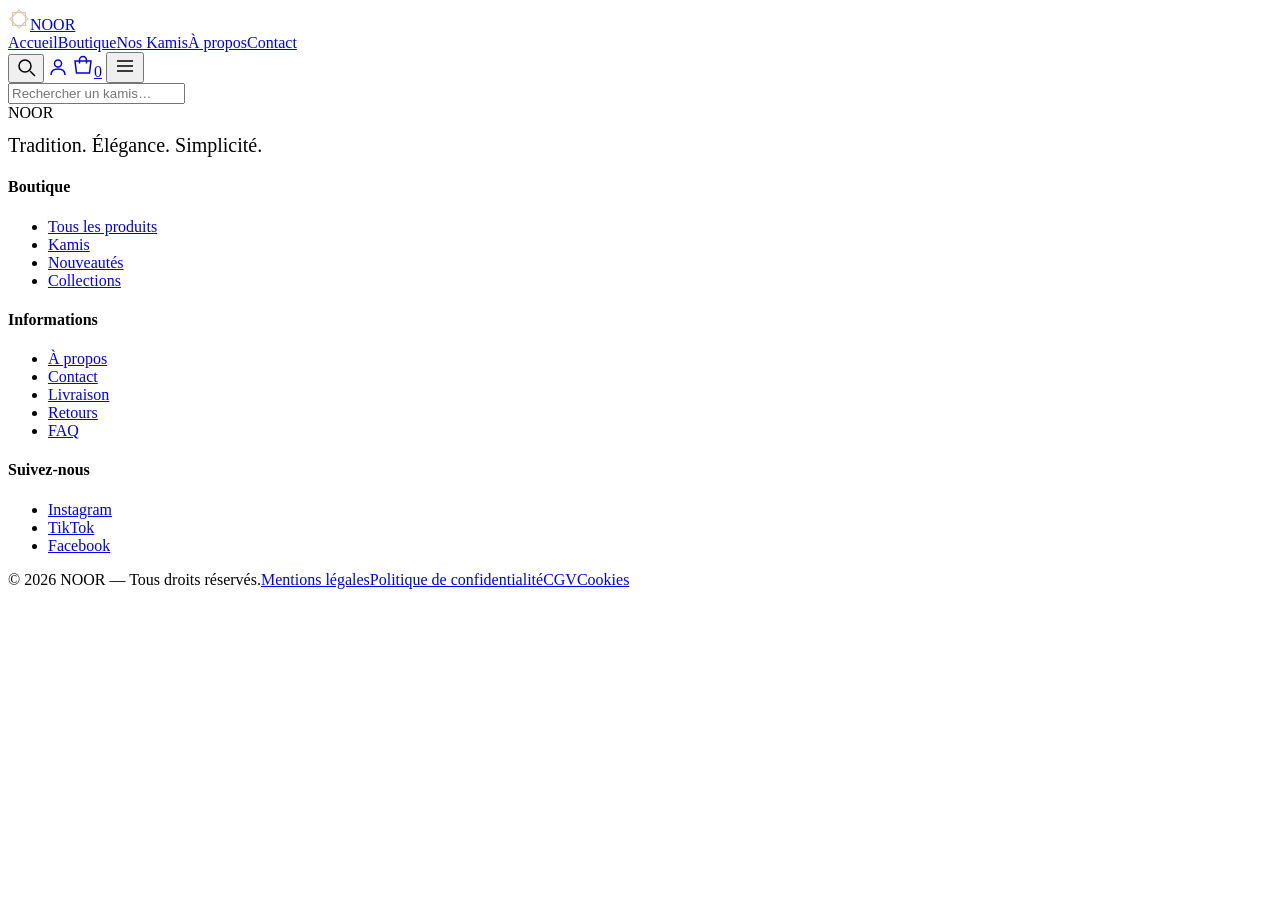
==== index.html @ 6ad36288 "Add files via upload" ====
<!DOCTYPE html>
<html lang="fr"><head><meta charset="utf-8">
<meta name="viewport" content="width=device-width, initial-scale=1, viewport-fit=cover">
<title>NOOR — Kamis et vêtements traditionnels musulmans</title>
<meta name="description" content="Découvrez NOOR, votre boutique de kamis et vêtements traditionnels musulmans. Des modèles élégants, sobres et confortables inspirés de la tradition.">
<link rel="icon" href="data:image/svg+xml,%3Csvg xmlns='http://www.w3.org/2000/svg' viewBox='0 0 32 32'%3E%3Crect width='32' height='32' fill='%23111'/%3E%3Cpath d='M16 5l11 11-11 11L5 16z' fill='none' stroke='%23D8C7AA' stroke-width='2'/%3E%3C/svg%3E">
<link rel="preconnect" href="https://fonts.googleapis.com"><link rel="preconnect" href="https://fonts.gstatic.com" crossorigin>
<link href="https://fonts.googleapis.com/css2?family=Cormorant+Garamond:wght@400;500;600&family=Jost:wght@300;400;500&display=swap" rel="stylesheet">
<link rel="stylesheet" href="css/style.css"></head>
<body>
<header><div class="wrap"><div class="hd">
<a href="#/" class="logo" aria-label="NOOR — accueil"><svg width="22" height="22" viewBox="0 0 24 24" fill="none" stroke="#D8C7AA" stroke-width="1.2"><rect x="5" y="5" width="14" height="14"/><rect x="5" y="5" width="14" height="14" transform="rotate(45 12 12)"/></svg>NOOR</a>
<nav class="m" id="nav" aria-label="Navigation principale"><a href="#/">Accueil</a><a href="#/boutique">Boutique</a><a href="#/boutique?cat=kamis">Nos Kamis</a><a href="#/a-propos">À propos</a><a href="#/contact">Contact</a></nav>
<div class="ic">
<button class="ib" id="sbtn" aria-label="Rechercher"><svg width="20" height="20" fill="none" stroke="currentColor" stroke-width="1.5"><circle cx="9" cy="9" r="6"/><path d="M14 14l5 5"/></svg></button>
<a class="ib" id="acc" href="#/contact" aria-label="Compte"><svg width="20" height="20" fill="none" stroke="currentColor" stroke-width="1.5"><circle cx="10" cy="6.5" r="3.5"/><path d="M3 18c0-4 3-6 7-6s7 2 7 6"/></svg></a>
<a class="ib" href="#/panier" aria-label="Panier"><svg width="22" height="22" fill="none" stroke="currentColor" stroke-width="1.5"><path d="M3 6h16l-1.5 12h-13z"/><path d="M7.5 8.5V5a3.5 3.5 0 017 0v3.5"/></svg><span class="cnt" id="cnt">0</span></a>
<button class="ib" id="burger" aria-label="Menu" aria-expanded="false"><svg width="22" height="22" fill="none" stroke="currentColor" stroke-width="1.5"><path d="M3 6h16M3 11h16M3 16h16"/></svg></button>
</div></div>
<div id="sbar"><input id="q" type="search" placeholder="Rechercher un kamis…" aria-label="Rechercher"></div></div></header>
<main id="app"></main>
<footer><div class="wrap"><div class="fg">
<div><div class="logo" style="margin-bottom:12px">NOOR</div><p class="serif" style="font-size:20px;color:var(--sand2);margin:0">Tradition. Élégance. Simplicité.</p></div>
<div><h4>Boutique</h4><ul><li><a href="#/boutique">Tous les produits</a></li><li><a href="#/boutique?cat=kamis">Kamis</a></li><li><a href="#/boutique?cat=nouveau">Nouveautés</a></li><li><a href="#/boutique?cat=premium">Collections</a></li></ul></div>
<div><h4>Informations</h4><ul><li><a href="#/a-propos">À propos</a></li><li><a href="#/contact">Contact</a></li><li><a href="#/produit/noir-classique">Livraison</a></li><li><a href="#/produit/noir-classique">Retours</a></li><li><a href="#/contact">FAQ</a></li></ul></div>
<div><h4>Suivez-nous</h4><ul><li><a href="#/contact">Instagram</a></li><li><a href="#/contact">TikTok</a></li><li><a href="#/contact">Facebook</a></li></ul></div></div>
<div class="fb"><span>© 2026 NOOR — Tous droits réservés.</span><span><a href="#/contact">Mentions légales</a><a href="#/contact">Politique de confidentialité</a><a href="#/contact">CGV</a><a href="#/contact">Cookies</a></span></div></div></footer>
<div class="toast" id="toast" role="status"></div>
<script src="js/products.js"></script>
<script src="js/app.js"></script></body></html>
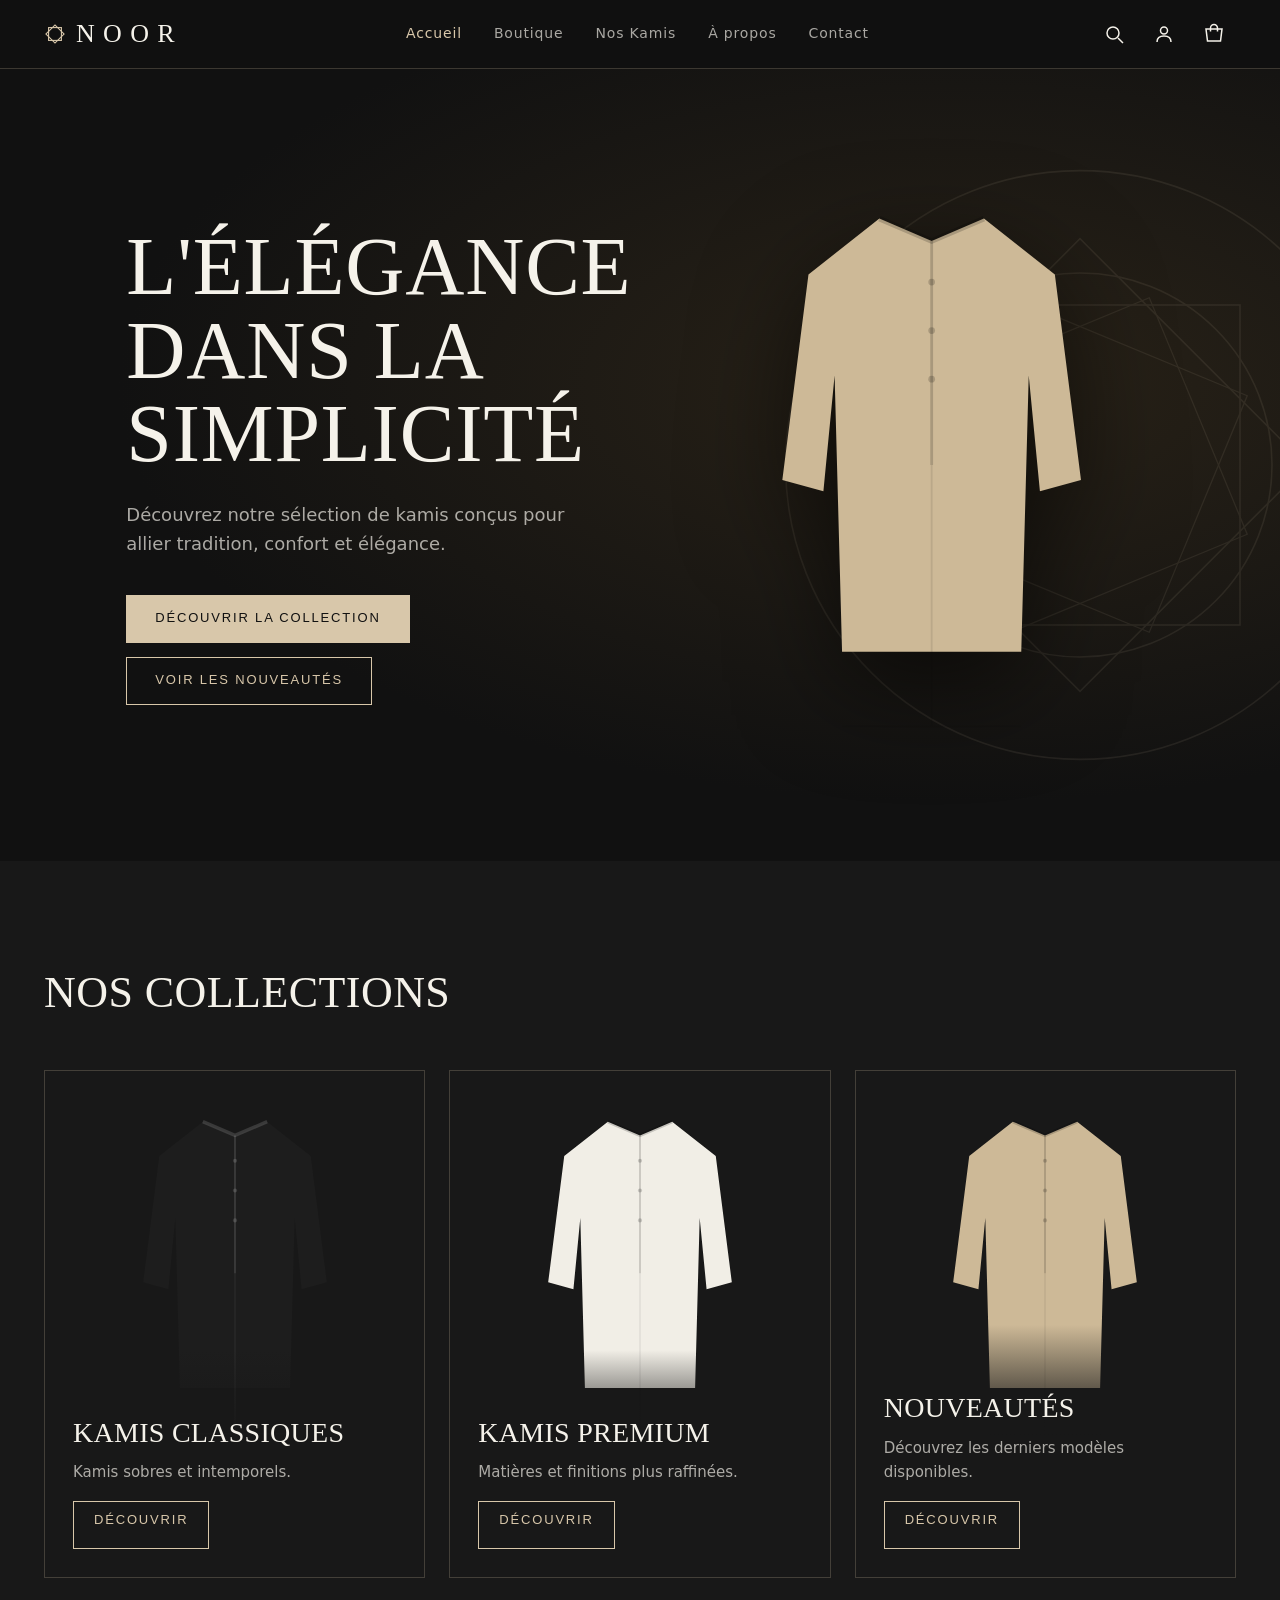
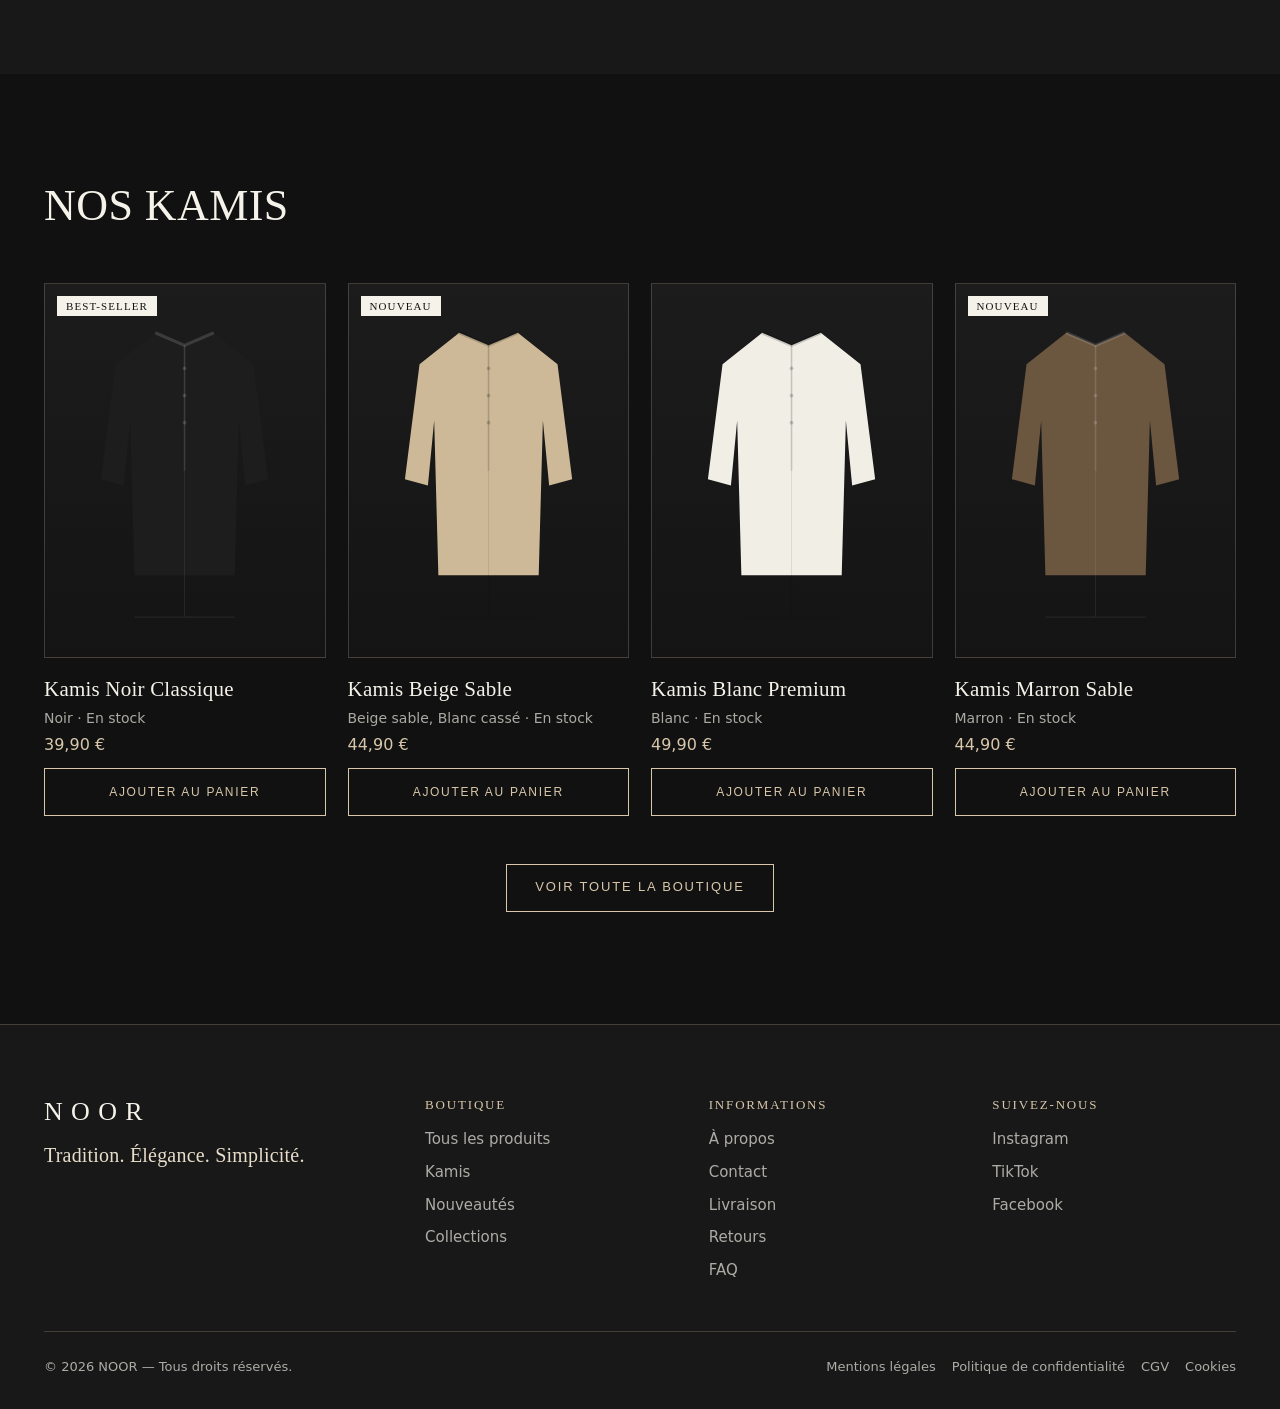
==== commit b298facf: "Add files via upload" ====
--- a/index.html
+++ b/index.html
@@ -6,7 +6,100 @@
 <link rel="icon" href="data:image/svg+xml,%3Csvg xmlns='http://www.w3.org/2000/svg' viewBox='0 0 32 32'%3E%3Crect width='32' height='32' fill='%23111'/%3E%3Cpath d='M16 5l11 11-11 11L5 16z' fill='none' stroke='%23D8C7AA' stroke-width='2'/%3E%3C/svg%3E">
 <link rel="preconnect" href="https://fonts.googleapis.com"><link rel="preconnect" href="https://fonts.gstatic.com" crossorigin>
 <link href="https://fonts.googleapis.com/css2?family=Cormorant+Garamond:wght@400;500;600&family=Jost:wght@300;400;500&display=swap" rel="stylesheet">
-<link rel="stylesheet" href="css/style.css"></head>
+<style>
+:root{--bg:#111;--bg2:#181818;--ivory:#F5F2EA;--sand:#D8C7AA;--sand2:#E8DDCA;--line:rgba(216,199,170,.22);--muted:rgba(245,242,234,.68);box-sizing:border-box;padding-top:env(safe-area-inset-top,0px);padding-bottom:env(safe-area-inset-bottom,0px)}
+*,*::before,*::after{box-sizing:inherit}
+html{scroll-padding-top:env(safe-area-inset-top,0px);scroll-behavior:smooth}
+body{margin:0;background:var(--bg);color:var(--ivory);font:300 16px/1.65 Jost,system-ui,sans-serif}
+h1,h2,h3,.serif{font-family:"Cormorant Garamond",Georgia,serif;font-weight:500;letter-spacing:.01em;margin:0}
+a{color:inherit;text-decoration:none}img,svg{max-width:100%}
+:focus-visible{outline:2px solid var(--sand);outline-offset:3px}
+.wrap{max-width:1240px;margin:0 auto;padding:0 24px}
+.sec{padding:96px 0}.alt{background:var(--bg2)}
+h2.t{font-size:clamp(30px,4vw,44px);margin-bottom:40px}
+.btn{display:inline-block;border:1px solid var(--sand);background:var(--sand);color:#111;padding:14px 28px;font:500 13px Jost,sans-serif;letter-spacing:.14em;text-transform:uppercase;cursor:pointer;transition:background .25s,color .25s;min-height:48px}
+.btn:hover{background:transparent;color:var(--sand)}
+.btn.o{background:transparent;color:var(--sand)}.btn.o:hover{background:var(--sand);color:#111}
+.btn[disabled]{opacity:.4;cursor:not-allowed}
+header{position:sticky;top:0;z-index:20;background:rgba(17,17,17,.88);backdrop-filter:blur(10px);border-bottom:1px solid var(--line)}
+.hd{display:flex;align-items:center;justify-content:space-between;height:68px;gap:16px}
+.logo{display:flex;align-items:center;gap:10px;font:500 26px "Cormorant Garamond",serif;letter-spacing:.32em;color:var(--ivory)}
+nav.m{display:flex;gap:32px;font-size:14px;letter-spacing:.06em}
+nav.m a{color:var(--muted);transition:color .25s}nav.m a:hover,nav.m a.on{color:var(--sand)}
+.ic{display:flex;gap:6px;align-items:center}
+.ib{background:none;border:0;color:var(--ivory);width:44px;height:44px;cursor:pointer;position:relative;display:grid;place-items:center}
+.ib:hover{color:var(--sand)}
+.cnt{position:absolute;top:4px;right:2px;background:var(--sand);color:#111;font:500 11px Jost;min-width:18px;height:18px;border-radius:9px;display:grid;place-items:center}
+#burger{display:none}
+#sbar{display:none;border-top:1px solid var(--line);padding:12px 0}#sbar.open{display:block}
+input,select,textarea{background:var(--bg2);border:1px solid var(--line);color:var(--ivory);padding:13px 14px;font:300 16px Jost,sans-serif;width:100%;min-height:48px}
+.alt input,.alt select,.alt textarea{background:var(--bg)}
+label{display:block;font-size:13px;color:var(--muted);margin-bottom:6px}
+.hero{position:relative;min-height:88vh;display:grid;align-items:center;overflow:hidden;background:radial-gradient(ellipse at 75% 40%,#2a2318 0,#111 62%)}
+.hero .wrap{display:grid;grid-template-columns:1.1fr .9fr;gap:40px;align-items:center;position:relative;z-index:1}
+.hero h1{font-size:clamp(40px,6.4vw,84px);line-height:1.02;margin-bottom:24px}
+.hero p{max-width:480px;color:var(--muted);font-size:18px;margin:0 0 36px}
+.hero .fig{display:flex;justify-content:center}.hero .fig svg{height:min(66vh,560px);width:auto;filter:drop-shadow(0 30px 50px rgba(0,0,0,.6))}
+.pat{position:absolute;right:-120px;top:50%;width:640px;opacity:.09;transform:translateY(-50%)}
+.row{display:flex;gap:14px;flex-wrap:wrap}
+.cols{display:grid;grid-template-columns:repeat(3,1fr);gap:24px}
+.col{position:relative;aspect-ratio:3/4;display:flex;align-items:flex-end;padding:28px;background:var(--bg2);border:1px solid var(--line);overflow:hidden;transition:border-color .3s}
+.col:hover{border-color:var(--sand)}
+.col svg.k{position:absolute;left:50%;top:6%;height:68%;transform:translateX(-50%);transition:transform .5s}
+.col:hover svg.k{transform:translateX(-50%) scale(1.04)}
+.col div{position:relative;z-index:1}.col h3{font-size:28px}.col p{margin:4px 0 16px;color:var(--muted);font-size:15px}
+.grid{display:grid;grid-template-columns:repeat(4,1fr);gap:32px 22px}
+.card{display:block}
+.ph{position:relative;aspect-ratio:3/4;background:linear-gradient(#1c1c1c,#141414);border:1px solid var(--line);display:grid;place-items:center;overflow:hidden;transition:transform .35s,border-color .3s}
+.card:hover .ph{transform:translateY(-4px);border-color:var(--sand)}
+.ph svg{height:84%;width:auto}
+.bd{position:absolute;top:12px;left:12px;background:var(--ivory);color:#111;font:500 11px Jost;letter-spacing:.1em;padding:4px 9px}
+.bd.x{background:#444;color:var(--ivory)}
+.card h3{font-size:21px;margin-top:14px}.card .meta{color:var(--muted);font-size:14px}
+.pr{color:var(--sand);font-weight:400;margin:2px 0 10px}
+.card .btn{width:100%;padding:11px;font-size:12px}
+.top{padding:56px 0 8px}.top h1{font-size:clamp(36px,5vw,56px)}
+.shop{display:grid;grid-template-columns:230px 1fr;gap:48px;padding-bottom:96px}
+.fil{display:grid;gap:18px;align-content:start}
+.tools{display:flex;justify-content:space-between;align-items:center;margin-bottom:24px;gap:12px;color:var(--muted)}.tools select{width:auto}
+.pd{display:grid;grid-template-columns:1.1fr .9fr;gap:56px;padding:48px 0 72px}
+.gal{display:grid;grid-template-columns:72px 1fr;gap:12px}
+.th{display:grid;gap:10px;align-content:start}
+.th button{background:var(--bg2);border:1px solid var(--line);padding:4px;cursor:pointer;aspect-ratio:3/4}.th button.on{border-color:var(--sand)}
+.th svg{width:100%;height:100%}
+.main{background:linear-gradient(#1c1c1c,#141414);border:1px solid var(--line);aspect-ratio:4/5;display:grid;place-items:center}.main svg{height:90%}
+.pd h1{font-size:clamp(32px,4vw,46px)}
+.chips{display:flex;gap:8px;flex-wrap:wrap}
+.chip{min-width:48px;min-height:48px;padding:0 14px;border:1px solid var(--line);background:none;color:var(--ivory);cursor:pointer;font:400 14px Jost}
+.chip.on{border-color:var(--sand);background:var(--sand);color:#111}
+.chip[disabled]{opacity:.35;text-decoration:line-through;cursor:not-allowed}
+.sw{width:34px;height:34px;border-radius:50%;border:2px solid transparent;outline:1px solid var(--line);outline-offset:2px;cursor:pointer;padding:0}.sw.on{border-color:var(--bg);outline:2px solid var(--sand)}
+.fld{margin:22px 0}.fld>b{display:block;font-weight:400;font-size:13px;color:var(--muted);margin-bottom:8px}
+.qty{display:inline-flex;border:1px solid var(--line)}.qty button{width:46px;height:46px;background:none;border:0;color:var(--ivory);font-size:20px;cursor:pointer}.qty span{width:44px;display:grid;place-items:center}
+details{border-top:1px solid var(--line);padding:16px 0}details:last-of-type{border-bottom:1px solid var(--line)}
+summary{cursor:pointer;font:500 20px "Cormorant Garamond",serif}details p,details li{color:var(--muted);font-size:15px}
+.ct{display:grid;grid-template-columns:1.5fr 1fr;gap:48px;padding:32px 0 96px}
+.li{display:grid;grid-template-columns:84px 1fr auto;gap:18px;padding:18px 0;border-bottom:1px solid var(--line);align-items:center}
+.li .ph{aspect-ratio:3/4}.li .ph svg{height:90%}
+.sum{background:var(--bg2);border:1px solid var(--line);padding:28px;align-self:start}
+.sum div.r{display:flex;justify-content:space-between;padding:6px 0;color:var(--muted)}.sum .tt{color:var(--ivory);font:500 22px "Cormorant Garamond",serif;border-top:1px solid var(--line);margin-top:10px;padding-top:14px}
+.f2{display:grid;grid-template-columns:1fr 1fr;gap:16px}.f2 .full{grid-column:1/-1}
+.rs{display:flex;gap:20px;flex-wrap:wrap;color:var(--muted);font-size:14px;margin-top:18px}
+.prose{max-width:680px}.prose p{color:var(--muted);font-size:18px}
+.big{font:500 clamp(24px,3vw,34px)/1.35 "Cormorant Garamond",serif;color:var(--sand2);max-width:760px}
+.ok{padding:120px 0;text-align:center}
+footer{background:var(--bg2);border-top:1px solid var(--line);padding:72px 0 32px}
+.fg{display:grid;grid-template-columns:1.4fr 1fr 1fr 1fr;gap:40px}
+footer h4{font:500 13px Jost;letter-spacing:.14em;text-transform:uppercase;color:var(--sand);margin:0 0 14px}
+footer ul{list-style:none;margin:0;padding:0;display:grid;gap:8px;color:var(--muted);font-size:15px}footer a:hover{color:var(--sand)}
+.fb{border-top:1px solid var(--line);margin-top:48px;padding-top:24px;display:flex;justify-content:space-between;flex-wrap:wrap;gap:12px;color:var(--muted);font-size:13px}
+.fb span a{margin-left:16px}
+.toast{position:fixed;left:50%;bottom:calc(24px + env(safe-area-inset-bottom,0px));transform:translate(-50%,40px);background:var(--sand);color:#111;padding:12px 22px;opacity:0;transition:.3s;z-index:40;pointer-events:none}.toast.s{opacity:1;transform:translate(-50%,0)}
+@media(max-width:1000px){.grid{grid-template-columns:repeat(2,1fr)}.cols{grid-template-columns:1fr}.col{aspect-ratio:4/3}.shop,.pd,.ct{grid-template-columns:1fr}.fil{grid-template-columns:repeat(2,1fr)}.fg{grid-template-columns:1fr 1fr}}
+@media(max-width:760px){nav.m{display:none;position:absolute;top:68px;left:0;right:0;background:var(--bg);flex-direction:column;gap:0;padding:8px 24px 20px;border-bottom:1px solid var(--line)}nav.m.open{display:flex}nav.m a{padding:14px 0;border-bottom:1px solid var(--line);font-size:16px}#burger{display:grid}#acc{display:none}
+.hero .wrap{grid-template-columns:1fr}.hero .fig{order:-1}.hero .fig svg{height:34vh}.hero{min-height:auto;padding:32px 0 56px}.sec{padding:64px 0}.grid{gap:24px 12px}.wrap{padding:0 16px}.card h3{font-size:18px}.f2{grid-template-columns:1fr}.li{grid-template-columns:64px 1fr}.li>:last-child{grid-column:2}.gal{grid-template-columns:1fr}.th{grid-template-columns:repeat(3,1fr);order:2}.fg{grid-template-columns:1fr}}
+@media(prefers-reduced-motion:reduce){*{transition:none!important;scroll-behavior:auto!important}}
+</style></head>
 <body>
 <header><div class="wrap"><div class="hd">
 <a href="#/" class="logo" aria-label="NOOR — accueil"><svg width="22" height="22" viewBox="0 0 24 24" fill="none" stroke="#D8C7AA" stroke-width="1.2"><rect x="5" y="5" width="14" height="14"/><rect x="5" y="5" width="14" height="14" transform="rotate(45 12 12)"/></svg>NOOR</a>
@@ -26,5 +119,96 @@
 <div><h4>Suivez-nous</h4><ul><li><a href="#/contact">Instagram</a></li><li><a href="#/contact">TikTok</a></li><li><a href="#/contact">Facebook</a></li></ul></div></div>
 <div class="fb"><span>© 2026 NOOR — Tous droits réservés.</span><span><a href="#/contact">Mentions légales</a><a href="#/contact">Politique de confidentialité</a><a href="#/contact">CGV</a><a href="#/contact">Cookies</a></span></div></div></footer>
 <div class="toast" id="toast" role="status"></div>
-<script src="js/products.js"></script>
-<script src="js/app.js"></script></body></html>
+<script>
+/* ===== CATALOGUE : modifiez ou ajoutez des produits ici ===== */
+const SHIPPING={free:80,fee:4.9,text:"Livraison suivie 3 à 5 jours ouvrés. 4,90 € — offerte dès 80 € d'achat."};
+const RETURNS="Retours acceptés sous 14 jours après réception, article non porté et dans son emballage d'origine.";
+const P=[
+{id:"noir-classique",ref:"NR-001",name:"Kamis Noir Classique",price:39.9,cat:"classique",isNew:false,badge:"BEST-SELLER",pop:95,date:3,stock:24,colors:[["Noir","#1d1d1d"]],sizes:["S","M","L","XL","XXL"],mat:"Coton-polyester doux, opaque",desc:"Un kamis noir sobre à la coupe droite, pensé pour le quotidien comme pour les jours de prière. Col mao discret, patte de boutonnage cousue main."},
+{id:"beige-sable",ref:"NR-002",name:"Kamis Beige Sable",price:44.9,cat:"classique",isNew:true,badge:"NOUVEAU",pop:80,date:9,stock:15,colors:[["Beige sable","#CDB997"],["Blanc cassé","#E9E3D3"]],sizes:["S","M","L","XL"],mat:"Coton léger et respirant",desc:"Une teinte sable lumineuse, chaude sans être voyante. Tombé fluide et finitions soignées pour un confort durable."},
+{id:"blanc-premium",ref:"NR-003",name:"Kamis Blanc Premium",price:49.9,cat:"premium",isNew:false,badge:"",pop:90,date:5,stock:12,colors:[["Blanc","#F1EEE6"]],sizes:["M","L","XL","XXL"],mat:"Coton premium 100 %, tissage serré",desc:"Notre blanc le plus raffiné : matière dense et opaque, broderie tonale discrète au col, coupe élégante."},
+{id:"marron-sable",ref:"NR-004",name:"Kamis Marron Sable",price:44.9,cat:"classique",isNew:true,badge:"NOUVEAU",pop:70,date:10,stock:9,colors:[["Marron","#6B5640"]],sizes:["S","M","L"],mat:"Coton-viscose, toucher souple",desc:"Un marron terreux et profond, facile à porter. Fluide, léger, avec un col boutonné discret."},
+{id:"anthracite-premium",ref:"NR-005",name:"Kamis Anthracite Premium",price:54.9,cat:"premium",isNew:false,badge:"BEST-SELLER",pop:85,date:4,stock:7,colors:[["Anthracite","#3a3a3c"],["Noir","#1d1d1d"]],sizes:["M","L","XL"],mat:"Mélange coton-lin",desc:"Un anthracite sobre avec une subtile texture lin. Finitions premium, passepoils discrets et grand confort."},
+{id:"creme-premium",ref:"NR-006",name:"Kamis Crème Premium",price:52.9,cat:"premium",isNew:true,badge:"NOUVEAU",pop:75,date:11,stock:11,colors:[["Crème","#E8DDCA"]],sizes:["S","M","L","XL"],mat:"Coton peigné, finition satinée",desc:"Un crème doux et lumineux, au tombé impeccable. Pensé pour les occasions où l'on veut être simplement élégant."},
+{id:"gris-classique",ref:"NR-007",name:"Kamis Gris Pierre",price:39.9,cat:"classique",isNew:false,badge:"",pop:60,date:2,stock:18,colors:[["Gris pierre","#8c8a84"]],sizes:["S","M","L","XL","XXL"],mat:"Coton-polyester",desc:"Un gris pierre neutre et intemporel, simple à entretenir, idéal au quotidien."},
+{id:"olive-premium",ref:"NR-008",name:"Kamis Olive Premium",price:49.9,cat:"premium",isNew:false,badge:"ÉPUISÉ",pop:55,date:1,stock:0,colors:[["Olive","#5b5a3e"]],sizes:["M","L","XL"],mat:"Coton premium",desc:"Un vert olive profond et discret. Actuellement épuisé — retour en stock prochainement."}
+];
+const $=s=>document.querySelector(s),app=$("#app");
+const eur=n=>n.toFixed(2).replace(".",",")+" €";
+const ls={get(k,d){try{return JSON.parse(localStorage.getItem(k))??d}catch(e){return d}},set(k,v){try{localStorage.setItem(k,JSON.stringify(v))}catch(e){}}};
+let cart=ls.get("noor-cart",[]);
+function kami(c,w){const d=c.replace("#","");const L=parseInt(d,16),lum=((L>>16)*.3+((L>>8)&255)*.59+(L&255)*.11)>150;const s=lum?"rgba(0,0,0,.18)":"rgba(255,255,255,.14)";
+return `<svg viewBox="0 0 200 300" role="img" aria-label="${w||'Kamis'}"><path d="M72 18l28 12 28-12 38 30 14 110-22 6-6-62-4 148H52l-4-148-6 62-22-6 14-110z" fill="${c}"/><path d="M100 30v120" stroke="${s}" stroke-width="1.5"/><path d="M72 18l28 12 28-12" fill="none" stroke="${s}" stroke-width="3"/><path d="M100 150v140M52 290h96" stroke="${s}" stroke-width="1" opacity=".5"/><circle cx="100" cy="52" r="1.8" fill="${s}"/><circle cx="100" cy="78" r="1.8" fill="${s}"/><circle cx="100" cy="104" r="1.8" fill="${s}"/></svg>`}
+const star=`<svg class="pat" viewBox="0 0 200 200" fill="none" stroke="#D8C7AA" stroke-width=".5" aria-hidden="true"><g id="s"><rect x="50" y="50" width="100" height="100"/><rect x="50" y="50" width="100" height="100" transform="rotate(45 100 100)"/></g><use href="#s" transform="rotate(22.5 100 100) scale(.8) translate(25 25)"/><circle cx="100" cy="100" r="92"/><circle cx="100" cy="100" r="60"/></svg>`;
+const save=()=>{ls.set("noor-cart",cart);const n=cart.reduce((a,i)=>a+i.q,0);$("#cnt").textContent=n;$("#cnt").style.display=n?"grid":"none"};
+function toast(m){const t=$("#toast");t.textContent=m;t.classList.add("s");clearTimeout(toast.t);toast.t=setTimeout(()=>t.classList.remove("s"),2000)}
+function add(id,size,color,q){const p=P.find(x=>x.id===id);const k=cart.find(i=>i.id===id&&i.size===size&&i.color===color);const have=k?k.q:0;if(have+q>p.stock){toast("Stock insuffisant");return false}
+k?k.q+=q:cart.push({id,size,color,q});save();toast("Ajouté au panier");return true}
+const prod=id=>P.find(p=>p.id===id);
+function card(p){const b=p.stock<1?"ÉPUISÉ":(p.badge||"");return `<article class="card"><a href="#/produit/${p.id}" aria-label="${p.name}"><div class="ph">${b?`<span class="bd${b==="ÉPUISÉ"?" x":""}">${b}</span>`:""}${kami(p.colors[0][1],p.name+" — "+p.colors[0][0])}</div><h3>${p.name}</h3></a><div class="meta">${p.colors.map(c=>c[0]).join(", ")} · ${p.stock<1?"Indisponible":p.stock<6?"Plus que "+p.stock+" en stock":"En stock"}</div><div class="pr">${eur(p.price)}</div><button class="btn o" data-add="${p.id}" ${p.stock<1?"disabled":""}>Ajouter au panier</button></article>`}
+function home(){const f=P.filter(p=>p.stock>0).slice(0,4);return `<section class="hero">${star}<div class="wrap"><div><h1>L'ÉLÉGANCE<br>DANS LA<br>SIMPLICITÉ</h1><p>Découvrez notre sélection de kamis conçus pour allier tradition, confort et élégance.</p><div class="row"><a class="btn" href="#/boutique">Découvrir la collection</a><a class="btn o" href="#/boutique?cat=nouveau">Voir les nouveautés</a></div></div><div class="fig">${kami("#CDB997","Kamis beige sable NOOR")}</div></div></section>
+<section class="sec alt"><div class="wrap"><h2 class="t">NOS COLLECTIONS</h2><div class="cols">${[["KAMIS CLASSIQUES","Kamis sobres et intemporels.","#1d1d1d","classique"],["KAMIS PREMIUM","Matières et finitions plus raffinées.","#F1EEE6","premium"],["NOUVEAUTÉS","Découvrez les derniers modèles disponibles.","#CDB997","nouveau"]].map(c=>`<a class="col" href="#/boutique?cat=${c[3]}"><svg class="k" viewBox="0 0 200 300" style="width:auto" aria-hidden="true">${kami(c[2]).replace(/<svg[^>]*>|<\/svg>/g,"")}</svg><div style="background:linear-gradient(transparent,rgba(24,24,24,.95) 40%);margin:-28px;padding:60px 28px 28px;width:calc(100% + 56px)"><h3>${c[0]}</h3><p>${c[1]}</p><span class="btn o" style="padding:10px 20px">Découvrir</span></div></a>`).join("")}</div></div></section>
+<section class="sec"><div class="wrap"><h2 class="t">NOS KAMIS</h2><div class="grid">${f.map(card).join("")}</div><p style="text-align:center;margin-top:48px"><a class="btn o" href="#/boutique">Voir toute la boutique</a></p></div></section>`}
+function shop(qs){const u=new URLSearchParams(qs),S=window.fs=window.fs||{};if(u.has("cat"))S.cat=u.get("cat");if(u.has("q"))S.q=u.get("q");
+const sizes=[...new Set(P.flatMap(p=>p.sizes))],cols=[...new Set(P.flatMap(p=>p.colors.map(c=>c[0])))];
+return `<div class="wrap"><div class="top"><h1>Boutique</h1></div><div class="shop"><aside class="fil" aria-label="Filtres">
+<div><label for="fc">Collection</label><select id="fc" data-f="cat"><option value="">Toutes</option><option value="classique">Classiques</option><option value="premium">Premium</option><option value="nouveau">Nouveautés</option></select></div>
+<div><label for="fs">Taille</label><select id="fs" data-f="size"><option value="">Toutes</option>${sizes.map(s=>`<option>${s}</option>`).join("")}</select></div>
+<div><label for="fo">Couleur</label><select id="fo" data-f="color"><option value="">Toutes</option>${cols.map(s=>`<option>${s}</option>`).join("")}</select></div>
+<div><label for="fp">Prix</label><select id="fp" data-f="price"><option value="">Tous</option><option value="45">Jusqu'à 45 €</option><option value="50">Jusqu'à 50 €</option><option value="99">Plus de 50 €</option></select></div>
+<div><label for="fd">Disponibilité</label><select id="fd" data-f="av"><option value="">Tous</option><option value="1">En stock</option></select></div></aside>
+<div><div class="tools"><span id="n"></span><select id="so" data-f="sort" aria-label="Trier"><option value="new">Nouveautés</option><option value="asc">Prix croissant</option><option value="desc">Prix décroissant</option><option value="pop">Popularité</option></select></div><div class="grid" id="res" style="grid-template-columns:repeat(3,1fr)"></div></div></div></div>`}
+function filt(){const S=window.fs||{};["cat","size","color","price","av","sort"].forEach(k=>{const e=document.querySelector(`[data-f=${k}]`);if(e&&S[k]!=null)e.value=S[k]});
+let r=P.filter(p=>(!S.cat||(S.cat==="nouveau"?p.isNew:S.cat==="kamis"||p.cat===S.cat))&&(!S.size||p.sizes.includes(S.size))&&(!S.color||p.colors.some(c=>c[0]===S.color))&&(!S.av||p.stock>0)&&(!S.price||(S.price==="99"?p.price>50:p.price<=+S.price))&&(!S.q||(p.name+p.desc).toLowerCase().includes(S.q.toLowerCase())));
+const o=S.sort||"new";r.sort((a,b)=>o==="asc"?a.price-b.price:o==="desc"?b.price-a.price:o==="pop"?b.pop-a.pop:b.date-a.date);
+$("#n").textContent=r.length+" produit"+(r.length>1?"s":"");$("#res").innerHTML=r.map(card).join("")||"<p>Aucun produit ne correspond. Modifiez vos filtres.</p>"}
+let sel={};
+function product(id){const p=prod(id);if(!p)return `<div class="ok"><h1>Produit introuvable</h1><a class="btn" href="#/boutique">Retour à la boutique</a></div>`;sel={id,size:"",ci:0,q:1};
+const rel=P.filter(x=>x.id!==id).sort((a,b)=>(b.cat===p.cat)-(a.cat===p.cat)).slice(0,4);
+return `<div class="wrap"><div class="pd"><div class="gal"><div class="th" id="th"></div><div class="main" id="mn"></div></div><div>
+<h1>${p.name}</h1><div class="pr" style="font-size:22px;margin:6px 0">${eur(p.price)}</div><div class="meta" style="color:var(--muted);font-size:14px">Réf. ${p.ref} · ${p.stock<1?"Épuisé":"En stock"}</div>
+<p style="color:var(--muted)">${p.desc}</p>
+<div class="fld"><b>Couleur : <span id="cn">${p.colors[0][0]}</span></b><div class="chips">${p.colors.map((c,i)=>`<button class="sw${i?"":" on"}" data-c="${i}" style="background:${c[1]}" aria-label="${c[0]}"></button>`).join("")}</div></div>
+<div class="fld"><b>Taille</b><div class="chips" role="group" aria-label="Taille">${p.sizes.map(s=>`<button class="chip" data-s="${s}" ${p.stock<1?"disabled":""}>${s}</button>`).join("")}</div></div>
+<div class="fld"><b>Quantité</b><div class="qty"><button data-qd aria-label="Moins">−</button><span id="qv">1</span><button data-qu aria-label="Plus">+</button></div></div>
+<button class="btn" style="width:100%" id="addp" ${p.stock<1?"disabled":""}>${p.stock<1?"Épuisé":"AJOUTER AU PANIER"}</button>
+<div style="margin-top:28px"><details open><summary>Description</summary><p>${p.desc} Une pièce simple et durable, pensée pour s'adapter à votre quotidien.</p></details>
+<details><summary>Détails</summary><ul><li>Matière : ${p.mat}</li><li>Coupe : droite, longueur mi-mollet</li><li>Entretien : lavage 30 °C, repassage doux</li><li>Tailles disponibles : ${p.sizes.join(", ")}</li></ul></details>
+<details><summary>Livraison</summary><p>${SHIPPING.text}</p></details><details><summary>Retours</summary><p>${RETURNS}</p></details></div></div></div></div>
+<section class="sec alt"><div class="wrap"><h2 class="t">VOUS AIMEREZ AUSSI</h2><div class="grid">${rel.map(card).join("")}</div></div></section>`}
+function gal(){const p=prod(sel.id),c=p.colors[sel.ci];$("#mn").innerHTML=kami(c[1],p.name+" — "+c[0]);$("#th").innerHTML=[0,1,2].map(i=>`<button class="${i?"":"on"}" aria-label="Vue ${i+1}">${kami(c[1])}</button>`).join("");$("#cn").textContent=c[0]}
+const totals=()=>{const sub=cart.reduce((a,i)=>a+prod(i.id).price*i.q,0);const sh=!cart.length||sub>=SHIPPING.free?0:SHIPPING.fee;return{sub,sh,tot:sub+sh}};
+function cartV(){if(!cart.length)return `<div class="ok"><h1>Votre panier est vide</h1><p style="color:var(--muted)">Parcourez la collection pour trouver votre kamis.</p><a class="btn" href="#/boutique">Découvrir la boutique</a></div>`;const t=totals();
+return `<div class="wrap"><div class="top"><h1>Panier</h1></div><div class="ct"><div>${cart.map((i,n)=>{const p=prod(i.id),c=p.colors.find(c=>c[0]===i.color)||p.colors[0];return `<div class="li"><div class="ph">${kami(c[1],p.name)}</div><div><h3 style="font-size:20px">${p.name}</h3><div class="meta" style="color:var(--muted);font-size:14px">Taille ${i.size} · ${i.color}</div><div class="qty" style="margin-top:8px"><button data-ci="${n}" data-d="-1" aria-label="Moins">−</button><span>${i.q}</span><button data-ci="${n}" data-d="1" aria-label="Plus">+</button></div></div><div style="text-align:right"><div class="pr">${eur(p.price*i.q)}</div><button class="ib" style="width:auto;font-size:13px;color:var(--muted)" data-rm="${n}">Supprimer</button></div></div>`}).join("")}</div>
+${sumV(t)}<a class="btn" style="width:100%;text-align:center;margin-top:18px;display:block;grid-column:2" href="#/commande">PASSER LA COMMANDE</a>
+</div></div>`}
+function sumV(t){return `<div class="sum"><h3 style="margin-bottom:12px">Résumé</h3><div class="r"><span>Sous-total</span><span>${eur(t.sub)}</span></div><div class="r"><span>Livraison</span><span>${t.sh?eur(t.sh):"Offerte"}</span></div><div class="r tt"><span>Total</span><span>${eur(t.tot)}</span></div></div>`}
+function checkout(){if(!cart.length)return cartV();const t=totals();
+return `<div class="wrap"><div class="top"><h1>Commande</h1></div><form class="ct" id="ck"><div><div class="f2"><div><label for="a1">Prénom</label><input id="a1" required autocomplete="given-name"></div><div><label for="a2">Nom</label><input id="a2" required autocomplete="family-name"></div><div><label for="a3">Email</label><input id="a3" type="email" required autocomplete="email"></div><div><label for="a4">Téléphone</label><input id="a4" type="tel" required autocomplete="tel"></div><div class="full"><label for="a5">Adresse</label><input id="a5" required autocomplete="street-address"></div><div><label for="a6">Ville</label><input id="a6" required></div><div><label for="a7">Code postal</label><input id="a7" required autocomplete="postal-code"></div><div class="full"><label for="a8">Pays</label><select id="a8"><option>France</option><option>Belgique</option><option>Suisse</option><option>Luxembourg</option></select></div></div>
+<h3 style="margin:32px 0 12px">Livraison</h3><label style="display:flex;gap:12px;align-items:center;border:1px solid var(--sand);padding:16px;color:var(--ivory)"><input type="radio" checked style="width:18px;min-height:0"> Livraison suivie · 3 à 5 jours · ${t.sh?eur(t.sh):"Offerte"}</label>
+<h3 style="margin:32px 0 12px">Paiement sécurisé</h3><p style="color:var(--muted);font-size:14px">Emplacement réservé : connectez ici votre prestataire (Stripe, PayPal…). Dans cette version, la commande est simulée et aucun paiement n'est débité.</p></div>
+<div>${sumV(t)}<button class="btn" style="width:100%;margin-top:18px" type="submit">CONFIRMER LA COMMANDE</button><div class="rs"><span>🔒 Paiement sécurisé</span><span>📦 Livraison suivie</span><span>↩️ Retours possibles selon les conditions</span></div></div></form></div>`}
+const about=()=>`<div class="wrap sec"><h1 style="font-size:clamp(36px,5vw,56px);margin-bottom:32px">À propos</h1><p class="big">NOOR est une boutique spécialisée dans les vêtements traditionnels musulmans, pensée autour d'une idée simple : proposer des vêtements élégants, confortables et intemporels.</p><div class="prose" style="margin-top:32px"><p>Notre identité repose sur l'équilibre entre tradition et modernité : des coupes sobres, des matières choisies et des finitions soignées, pour un vêtement qui se porte avec naturel au quotidien.</p><p>Chaque modèle est conçu pour durer, sans artifice.</p></div><p style="margin-top:32px"><a class="btn" href="#/boutique">Découvrir la collection</a></p></div>`;
+const contact=()=>`<div class="wrap"><div class="top"><h1>Contact</h1></div><div class="ct" style="grid-template-columns:1.3fr 1fr"><form id="cf" class="f2"><div><label for="c1">Prénom</label><input id="c1" required></div><div><label for="c2">Nom</label><input id="c2" required></div><div class="full"><label for="c3">Email</label><input id="c3" type="email" required></div><div class="full"><label for="c4">Sujet</label><input id="c4" required></div><div class="full"><label for="c5">Message</label><textarea id="c5" rows="6" required></textarea></div><div class="full"><button class="btn" type="submit">ENVOYER LE MESSAGE</button></div></form>
+<div class="sum"><h3>Nous joindre</h3><p style="color:var(--muted)">Email : contact@votre-domaine.fr<br>Instagram : @votre_compte<br>TikTok : @votre_compte<br>Facebook : /votre-page</p><p style="color:var(--muted)">Réponse sous 24 à 48 h, du lundi au vendredi.</p></div></div></div>`;
+function route(){const h=location.hash.slice(1)||"/",[path,qs]=h.split("?"),seg=path.split("/");let v;
+if(seg[1]==="boutique"){if(!qs)window.fs={};v=shop(qs)}else v=seg[1]==="produit"?product(seg[2]):seg[1]==="panier"?cartV():seg[1]==="commande"?checkout():seg[1]==="a-propos"?about():seg[1]==="contact"?contact():home();
+app.innerHTML=v;if(seg[1]==="boutique")filt();if(seg[1]==="produit"&&prod(seg[2]))gal();
+document.querySelectorAll("nav.m a").forEach(a=>a.classList.toggle("on",a.getAttribute("href")==="#"+h));$("#nav").classList.remove("open");$("#burger").setAttribute("aria-expanded","false");window.scrollTo(0,0);
+document.title=seg[1]==="produit"&&prod(seg[2])?prod(seg[2]).name+" — NOOR":"NOOR — Kamis et vêtements traditionnels musulmans"}
+document.addEventListener("click",e=>{const t=e.target.closest("button");if(!t)return;
+if(t.dataset.add){const p=prod(t.dataset.add);if(p.sizes.length>1){location.hash="#/produit/"+p.id;toast("Choisissez une taille")}else add(p.id,p.sizes[0],p.colors[0][0],1)}
+else if(t.dataset.s){sel.size=t.dataset.s;document.querySelectorAll("[data-s]").forEach(b=>b.classList.toggle("on",b===t))}
+else if(t.dataset.c!=null){sel.ci=+t.dataset.c;document.querySelectorAll("[data-c]").forEach(b=>b.classList.toggle("on",b===t));gal()}
+else if(t.hasAttribute("data-qd")||t.hasAttribute("data-qu")){sel.q=Math.max(1,sel.q+(t.hasAttribute("data-qu")?1:-1));$("#qv").textContent=sel.q}
+else if(t.id==="addp"){if(!sel.size){toast("Choisissez une taille");return}add(sel.id,sel.size,prod(sel.id).colors[sel.ci][0],sel.q)}
+else if(t.dataset.d){const i=cart[+t.dataset.ci],p=prod(i.id),q=i.q+ +t.dataset.d;if(q<1)return;if(q>p.stock){toast("Stock insuffisant");return}i.q=q;save();route()}
+else if(t.dataset.rm){cart.splice(+t.dataset.rm,1);save();route()}
+else if(t.id==="sbtn"){$("#sbar").classList.toggle("open");$("#q").focus()}
+else if(t.id==="burger"){const o=$("#nav").classList.toggle("open");t.setAttribute("aria-expanded",o)}});
+document.addEventListener("change",e=>{const f=e.target.dataset.f;if(f){(window.fs=window.fs||{})[f]=e.target.value;filt()}});
+document.addEventListener("submit",e=>{e.preventDefault();if(e.target.id==="ck"){const n="NR-"+Date.now().toString().slice(-6);cart=[];save();app.innerHTML=`<div class="ok wrap"><h1>Merci pour votre commande</h1><p style="color:var(--muted)">Commande n° ${n}. Un email de confirmation vous sera envoyé.</p><a class="btn" href="#/boutique">Continuer vos achats</a></div>`;scrollTo(0,0)}
+else if(e.target.id==="cf"){e.target.outerHTML=`<div class="sum"><h3>Message envoyé</h3><p style="color:var(--muted)">Merci, nous vous répondons rapidement.</p></div>`}});
+$("#q").addEventListener("keydown",e=>{if(e.key==="Enter"){window.fs={q:e.target.value};location.hash="#/boutique?q="+encodeURIComponent(e.target.value);route()}});
+addEventListener("hashchange",route);save();route();
+</script></body></html>
